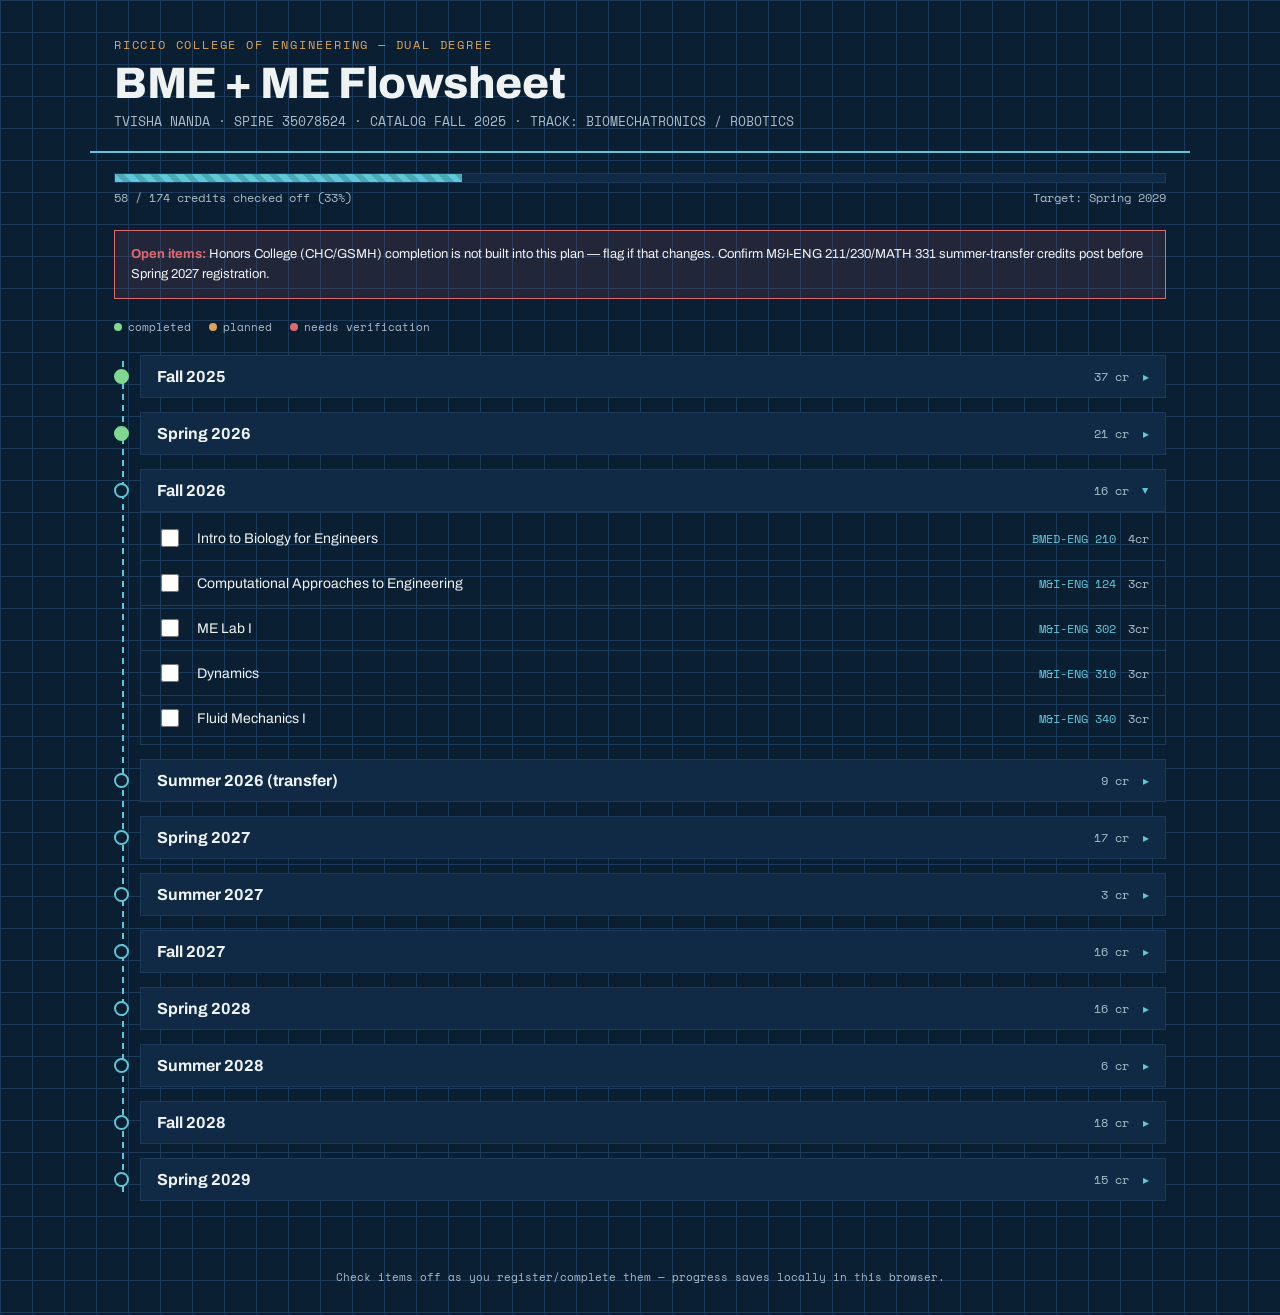
==== index.html @ b08287f5 "initial degree dashboard" ====
<!DOCTYPE html>
<html lang="en">
<head>
<meta charset="UTF-8" />
<meta name="viewport" content="width=device-width, initial-scale=1.0" />
<title>BME + ME — Degree Flowsheet</title>
<style>
  @import url('https://fonts.googleapis.com/css2?family=Space+Mono:wght@400;700&family=Archivo:wght@500;600;700;800&display=swap');

  :root{
    --blue-deep:#0b1f33;
    --blue-panel:#102a45;
    --grid-line:#1c3a5c;
    --cyan:#5ec8d8;
    --amber:#e0a458;
    --paper:#eef2f0;
    --paper-dim:#a9bcc9;
    --ok:#7fd88f;
  }
  *{box-sizing:border-box;}
  body{
    margin:0;
    background:
      linear-gradient(var(--grid-line) 1px, transparent 1px) 0 0/32px 32px,
      linear-gradient(90deg, var(--grid-line) 1px, transparent 1px) 0 0/32px 32px,
      var(--blue-deep);
    color:var(--paper);
    font-family:'Archivo', sans-serif;
    min-height:100vh;
  }
  header{
    padding:36px 24px 20px;
    border-bottom:2px solid var(--cyan);
    max-width:1100px;
    margin:0 auto;
  }
  .eyebrow{
    font-family:'Space Mono', monospace;
    font-size:12px;
    letter-spacing:.15em;
    color:var(--amber);
    text-transform:uppercase;
  }
  h1{
    font-size:clamp(28px,4vw,44px);
    margin:6px 0 4px;
    font-weight:800;
    letter-spacing:-0.01em;
  }
  .subtitle{color:var(--paper-dim); font-family:'Space Mono',monospace; font-size:13px;}

  .progress-wrap{max-width:1100px; margin:20px auto 0; padding:0 24px;}
  .progress-bar{
    height:10px; background:var(--blue-panel); border:1px solid var(--grid-line);
    position:relative; overflow:hidden;
  }
  .progress-fill{
    height:100%; background:repeating-linear-gradient(45deg,var(--cyan),var(--cyan) 6px,#4aa9b8 6px,#4aa9b8 12px);
    transition:width .4s ease;
  }
  .progress-label{font-family:'Space Mono',monospace; font-size:12px; color:var(--paper-dim); margin-top:6px; display:flex; justify-content:space-between;}

  main{max-width:1100px; margin:0 auto; padding:24px;}

  .legend{display:flex; gap:18px; flex-wrap:wrap; font-family:'Space Mono',monospace; font-size:11px; color:var(--paper-dim); margin-bottom:20px;}
  .legend span{display:inline-flex; align-items:center; gap:6px;}
  .dot{width:8px; height:8px; border-radius:50%; display:inline-block;}
  .dot.done{background:var(--ok);}
  .dot.pend{background:var(--amber);}
  .dot.flag{background:#e06868;}

  .timeline{position:relative; padding-left:26px;}
  .timeline::before{
    content:''; position:absolute; left:8px; top:6px; bottom:6px; width:2px;
    background:repeating-linear-gradient(var(--cyan),var(--cyan) 6px,transparent 6px,transparent 11px);
  }
  .term{position:relative; margin-bottom:14px;}
  .term::before{
    content:''; position:absolute; left:-26px; top:14px; width:11px; height:11px;
    border-radius:50%; background:var(--blue-deep); border:2px solid var(--cyan);
  }
  .term.complete::before{background:var(--ok); border-color:var(--ok);}

  .term-head{
    display:flex; align-items:center; justify-content:space-between; cursor:pointer;
    background:var(--blue-panel); border:1px solid var(--grid-line); padding:12px 16px;
  }
  .term-head:hover{border-color:var(--cyan);}
  .term-name{font-weight:700; font-size:16px;}
  .term-meta{font-family:'Space Mono',monospace; font-size:12px; color:var(--paper-dim); display:flex; gap:14px; align-items:center;}
  .chevron{transition:transform .2s ease; color:var(--cyan);}
  .term.open .chevron{transform:rotate(90deg);}

  .term-body{display:none; border:1px solid var(--grid-line); border-top:none; padding:4px 0;}
  .term.open .term-body{display:block;}

  .course-row{
    display:grid; grid-template-columns:28px 1fr auto auto; gap:12px; align-items:center;
    padding:10px 16px; border-bottom:1px solid var(--grid-line);
  }
  .course-row:last-child{border-bottom:none;}
  .course-row input[type=checkbox]{width:18px; height:18px; accent-color:var(--ok); cursor:pointer;}
  .course-code{font-family:'Space Mono',monospace; font-size:12px; color:var(--cyan); white-space:nowrap;}
  .course-title{font-size:14px;}
  .course-title.checked{color:var(--paper-dim); text-decoration:line-through;}
  .course-credits{font-family:'Space Mono',monospace; font-size:12px; color:var(--paper-dim);}
  .note{font-size:11px; color:var(--amber); font-family:'Space Mono',monospace;}

  .flag-box{
    background:rgba(224,104,104,0.1); border:1px solid #e06868; padding:14px 16px; margin-bottom:20px;
    font-size:13px; line-height:1.5;
  }
  .flag-box b{color:#e06868;}

  footer{text-align:center; padding:30px; font-family:'Space Mono',monospace; font-size:11px; color:var(--paper-dim);}

  @media (max-width:600px){
    .course-row{grid-template-columns:24px 1fr auto;}
    .course-credits{display:none;}
  }
</style>
</head>
<body>

<header>
  <div class="eyebrow">Riccio College of Engineering — Dual Degree</div>
  <h1>BME + ME Flowsheet</h1>
  <div class="subtitle">TVISHA NANDA · SPIRE 35078524 · CATALOG FALL 2025 · TRACK: BIOMECHATRONICS / ROBOTICS</div>
</header>

<div class="progress-wrap">
  <div class="progress-bar"><div class="progress-fill" id="progressFill" style="width:0%"></div></div>
  <div class="progress-label">
    <span id="progressText">0 / 0 credits checked off</span>
    <span>Target: Spring 2029</span>
  </div>
</div>

<main>
  <div class="flag-box">
    <b>Open items:</b> Honors College (CHC/GSMH) completion is not built into this plan — flag if that changes. Confirm M&I-ENG 211/230/MATH 331 summer-transfer credits post before Spring 2027 registration.
  </div>

  <div class="legend">
    <span><span class="dot done"></span> completed</span>
    <span><span class="dot pend"></span> planned</span>
    <span><span class="dot flag"></span> needs verification</span>
  </div>

  <div class="timeline" id="timeline"></div>
</main>

<footer>Check items off as you register/complete them — progress saves locally in this browser.</footer>

<script src="data.js"></script>
<script src="app.js"></script>
</body>
</html>
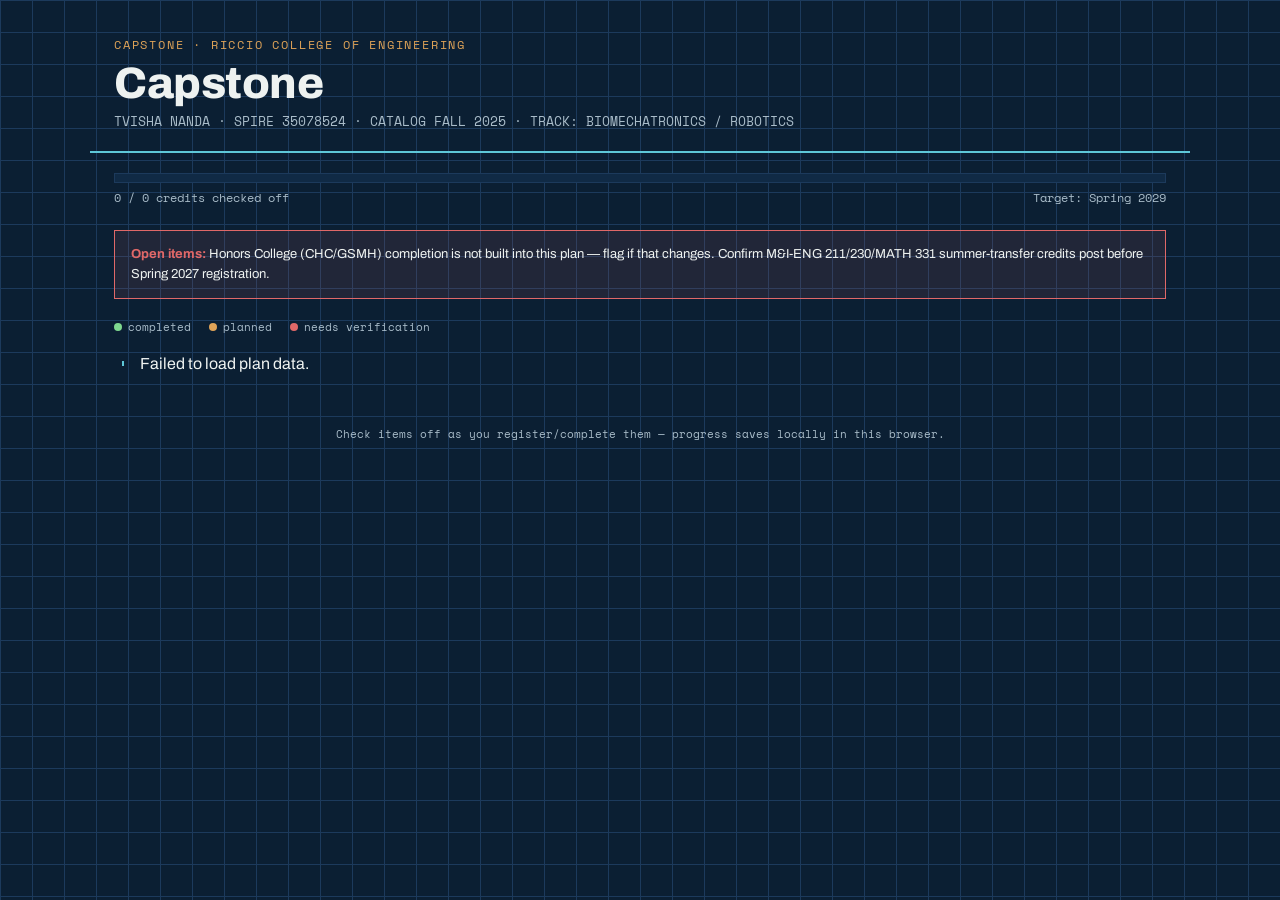
==== commit 30864748: "Move to Flask backend serving plan data via /api/plan" ====
--- a/index.html
+++ b/index.html
@@ -3,7 +3,7 @@
 <head>
 <meta charset="UTF-8" />
 <meta name="viewport" content="width=device-width, initial-scale=1.0" />
-<title>BME + ME — Degree Flowsheet</title>
+<title>Capstone — BME + ME Flowsheet</title>
 <style>
   @import url('https://fonts.googleapis.com/css2?family=Space+Mono:wght@400;700&family=Archivo:wght@500;600;700;800&display=swap');
 
@@ -123,8 +123,8 @@
 <body>
 
 <header>
-  <div class="eyebrow">Riccio College of Engineering — Dual Degree</div>
-  <h1>BME + ME Flowsheet</h1>
+  <div class="eyebrow">Capstone · Riccio College of Engineering</div>
+  <h1>Capstone</h1>
   <div class="subtitle">TVISHA NANDA · SPIRE 35078524 · CATALOG FALL 2025 · TRACK: BIOMECHATRONICS / ROBOTICS</div>
 </header>
 
@@ -152,7 +152,6 @@
 
 <footer>Check items off as you register/complete them — progress saves locally in this browser.</footer>
 
-<script src="data.js"></script>
 <script src="app.js"></script>
 </body>
 </html>
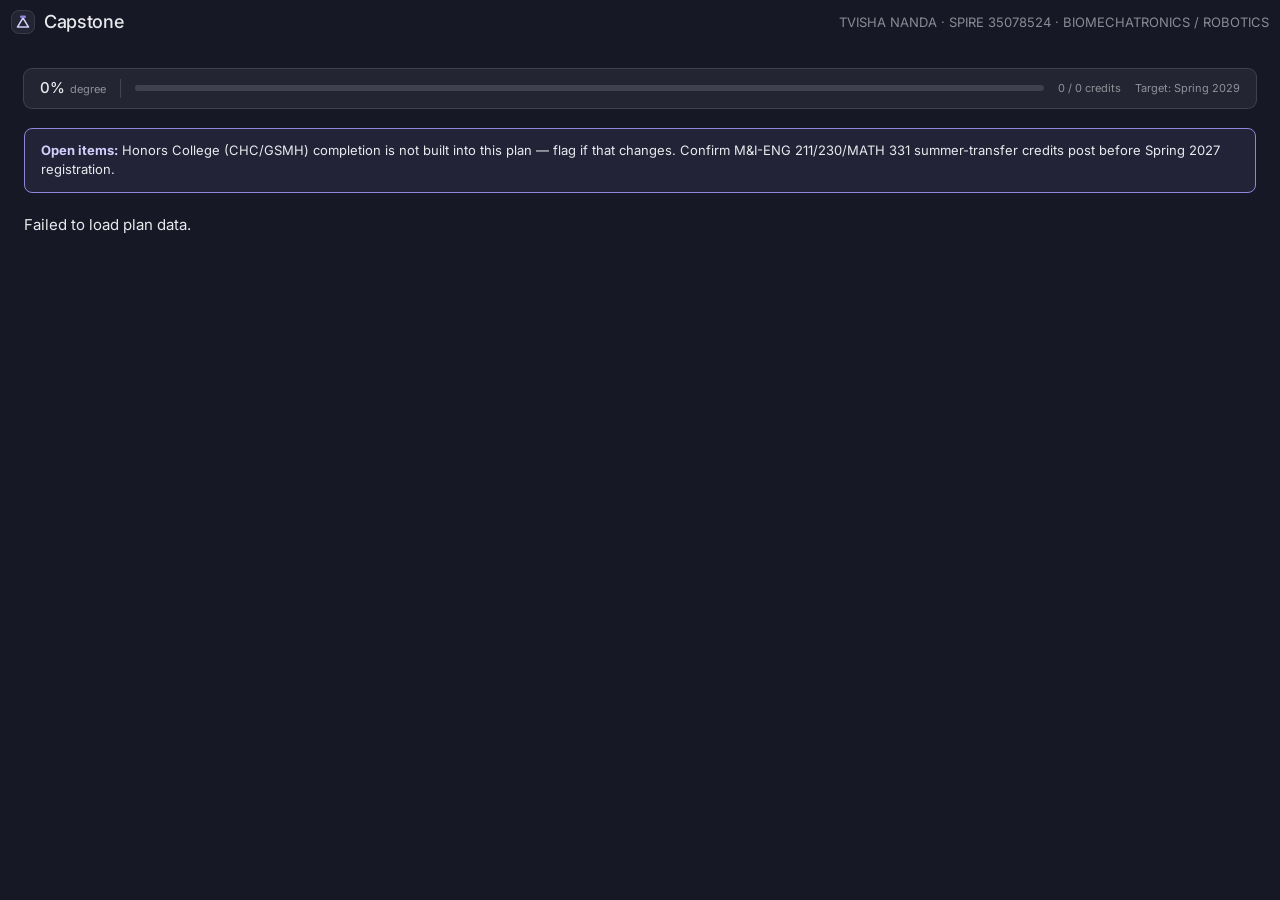
==== commit 5ceb3e3d: "Redesign dashboard UI with Nocturne dark theme (semester card grid)" ====
--- a/index.html
+++ b/index.html
@@ -4,153 +4,81 @@
 <meta charset="UTF-8" />
 <meta name="viewport" content="width=device-width, initial-scale=1.0" />
 <title>Capstone — BME + ME Flowsheet</title>
+<link rel="stylesheet" href="nocturne.css" />
 <style>
-  @import url('https://fonts.googleapis.com/css2?family=Space+Mono:wght@400;700&family=Archivo:wght@500;600;700;800&display=swap');
-
-  :root{
-    --blue-deep:#0b1f33;
-    --blue-panel:#102a45;
-    --grid-line:#1c3a5c;
-    --cyan:#5ec8d8;
-    --amber:#e0a458;
-    --paper:#eef2f0;
-    --paper-dim:#a9bcc9;
-    --ok:#7fd88f;
+  body { margin: 0; }
+  .page { max-width: 1400px; margin: 0 auto; padding: 24px; }
+  .card.progress-card {
+    display: flex !important; flex-direction: row !important; align-items: center; gap: 14px;
+    margin-bottom: 20px; padding: 10px 16px;
   }
-  *{box-sizing:border-box;}
-  body{
-    margin:0;
-    background:
-      linear-gradient(var(--grid-line) 1px, transparent 1px) 0 0/32px 32px,
-      linear-gradient(90deg, var(--grid-line) 1px, transparent 1px) 0 0/32px 32px,
-      var(--blue-deep);
-    color:var(--paper);
-    font-family:'Archivo', sans-serif;
-    min-height:100vh;
+  .progress-pct {
+    display: flex; align-items: baseline; gap: 5px;
+    padding-right: 14px; border-right: 1px solid var(--color-divider);
+    white-space: nowrap;
   }
-  header{
-    padding:36px 24px 20px;
-    border-bottom:2px solid var(--cyan);
-    max-width:1100px;
-    margin:0 auto;
+  .progress-track {
+    height: 6px; border-radius: 8px; overflow: hidden;
+    background: var(--color-neutral-800); flex: 1;
   }
-  .eyebrow{
-    font-family:'Space Mono', monospace;
-    font-size:12px;
-    letter-spacing:.15em;
-    color:var(--amber);
-    text-transform:uppercase;
+  .progress-fill { height: 100%; background: var(--color-accent); transition: width .4s ease; }
+  .flag-box {
+    border: 1px solid var(--color-accent); border-radius: var(--radius-md);
+    background: color-mix(in srgb, var(--color-accent) 10%, transparent);
+    padding: 12px 16px; margin-bottom: 20px; font-size: 13px; line-height: 1.5;
   }
-  h1{
-    font-size:clamp(28px,4vw,44px);
-    margin:6px 0 4px;
-    font-weight:800;
-    letter-spacing:-0.01em;
+  .flag-box b { color: var(--color-accent-300); }
+  .grid {
+    display: grid; grid-template-columns: repeat(auto-fill, minmax(230px, 1fr));
+    gap: 16px;
   }
-  .subtitle{color:var(--paper-dim); font-family:'Space Mono',monospace; font-size:13px;}
-
-  .progress-wrap{max-width:1100px; margin:20px auto 0; padding:0 24px;}
-  .progress-bar{
-    height:10px; background:var(--blue-panel); border:1px solid var(--grid-line);
-    position:relative; overflow:hidden;
+  .term-head { display: flex; justify-content: space-between; align-items: baseline; gap: 8px; }
+  .term-head .tag { white-space: nowrap; }
+  .course-card {
+    padding: 8px 10px; gap: 3px; background: var(--color-bg);
+    border: 1px solid var(--color-divider);
   }
-  .progress-fill{
-    height:100%; background:repeating-linear-gradient(45deg,var(--cyan),var(--cyan) 6px,#4aa9b8 6px,#4aa9b8 12px);
-    transition:width .4s ease;
+  .course-row { display: flex; align-items: flex-start; gap: 8px; }
+  .course-row input[type="checkbox"] {
+    margin-top: 3px; width: 15px; height: 15px; accent-color: var(--color-accent); cursor: pointer;
   }
-  .progress-label{font-family:'Space Mono',monospace; font-size:12px; color:var(--paper-dim); margin-top:6px; display:flex; justify-content:space-between;}
-
-  main{max-width:1100px; margin:0 auto; padding:24px;}
-
-  .legend{display:flex; gap:18px; flex-wrap:wrap; font-family:'Space Mono',monospace; font-size:11px; color:var(--paper-dim); margin-bottom:20px;}
-  .legend span{display:inline-flex; align-items:center; gap:6px;}
-  .dot{width:8px; height:8px; border-radius:50%; display:inline-block;}
-  .dot.done{background:var(--ok);}
-  .dot.pend{background:var(--amber);}
-  .dot.flag{background:#e06868;}
-
-  .timeline{position:relative; padding-left:26px;}
-  .timeline::before{
-    content:''; position:absolute; left:8px; top:6px; bottom:6px; width:2px;
-    background:repeating-linear-gradient(var(--cyan),var(--cyan) 6px,transparent 6px,transparent 11px);
-  }
-  .term{position:relative; margin-bottom:14px;}
-  .term::before{
-    content:''; position:absolute; left:-26px; top:14px; width:11px; height:11px;
-    border-radius:50%; background:var(--blue-deep); border:2px solid var(--cyan);
-  }
-  .term.complete::before{background:var(--ok); border-color:var(--ok);}
-
-  .term-head{
-    display:flex; align-items:center; justify-content:space-between; cursor:pointer;
-    background:var(--blue-panel); border:1px solid var(--grid-line); padding:12px 16px;
-  }
-  .term-head:hover{border-color:var(--cyan);}
-  .term-name{font-weight:700; font-size:16px;}
-  .term-meta{font-family:'Space Mono',monospace; font-size:12px; color:var(--paper-dim); display:flex; gap:14px; align-items:center;}
-  .chevron{transition:transform .2s ease; color:var(--cyan);}
-  .term.open .chevron{transform:rotate(90deg);}
-
-  .term-body{display:none; border:1px solid var(--grid-line); border-top:none; padding:4px 0;}
-  .term.open .term-body{display:block;}
-
-  .course-row{
-    display:grid; grid-template-columns:28px 1fr auto auto; gap:12px; align-items:center;
-    padding:10px 16px; border-bottom:1px solid var(--grid-line);
-  }
-  .course-row:last-child{border-bottom:none;}
-  .course-row input[type=checkbox]{width:18px; height:18px; accent-color:var(--ok); cursor:pointer;}
-  .course-code{font-family:'Space Mono',monospace; font-size:12px; color:var(--cyan); white-space:nowrap;}
-  .course-title{font-size:14px;}
-  .course-title.checked{color:var(--paper-dim); text-decoration:line-through;}
-  .course-credits{font-family:'Space Mono',monospace; font-size:12px; color:var(--paper-dim);}
-  .note{font-size:11px; color:var(--amber); font-family:'Space Mono',monospace;}
-
-  .flag-box{
-    background:rgba(224,104,104,0.1); border:1px solid #e06868; padding:14px 16px; margin-bottom:20px;
-    font-size:13px; line-height:1.5;
-  }
-  .flag-box b{color:#e06868;}
-
-  footer{text-align:center; padding:30px; font-family:'Space Mono',monospace; font-size:11px; color:var(--paper-dim);}
-
-  @media (max-width:600px){
-    .course-row{grid-template-columns:24px 1fr auto;}
-    .course-credits{display:none;}
-  }
+  .course-title.checked { color: var(--color-neutral-500); text-decoration: line-through; }
+  .course-meta { display: flex; gap: 6px; align-items: center; font-size: 11px; }
 </style>
 </head>
 <body>
 
-<header>
-  <div class="eyebrow">Capstone · Riccio College of Engineering</div>
-  <h1>Capstone</h1>
-  <div class="subtitle">TVISHA NANDA · SPIRE 35078524 · CATALOG FALL 2025 · TRACK: BIOMECHATRONICS / ROBOTICS</div>
-</header>
+<div class="noc-frame" style="min-height:100vh">
+  <nav class="nav">
+    <span class="nav-brand" style="display:flex;align-items:center;gap:9px">
+      <svg width="24" height="24" viewBox="0 0 26 26">
+        <rect x="0.5" y="0.5" width="25" height="25" rx="8" fill="var(--color-surface)" stroke="var(--color-divider)"></rect>
+        <path d="M7 18.5 L13 8.5 L19 18.5 Z" fill="none" stroke="var(--color-accent-300)" stroke-width="1.7" stroke-linejoin="round" stroke-linecap="round"></path>
+        <rect x="9.8" y="6" width="6.4" height="2.6" rx="1.1" fill="var(--color-accent)"></rect>
+      </svg>
+      <span style="letter-spacing:-0.02em">Capstone</span>
+    </span>
+    <span class="text-muted" style="font-size:13px">TVISHA NANDA · SPIRE 35078524 · BIOMECHATRONICS / ROBOTICS</span>
+  </nav>
 
-<div class="progress-wrap">
-  <div class="progress-bar"><div class="progress-fill" id="progressFill" style="width:0%"></div></div>
-  <div class="progress-label">
-    <span id="progressText">0 / 0 credits checked off</span>
-    <span>Target: Spring 2029</span>
+  <div class="page">
+    <div class="card elev-sm progress-card">
+      <div class="progress-pct">
+        <span class="card-title" style="font-size:15px" id="progressPct">0%</span>
+        <span class="text-muted" style="font-size:11px">degree</span>
+      </div>
+      <div class="progress-track"><div class="progress-fill" id="progressFill" style="width:0%"></div></div>
+      <span class="text-muted" id="progressText" style="font-size:11px;white-space:nowrap">0 / 0 credits</span>
+      <span class="text-muted" style="font-size:11px;white-space:nowrap">Target: Spring 2029</span>
+    </div>
+
+    <div class="flag-box">
+      <b>Open items:</b> Honors College (CHC/GSMH) completion is not built into this plan — flag if that changes. Confirm M&amp;I-ENG 211/230/MATH 331 summer-transfer credits post before Spring 2027 registration.
+    </div>
+
+    <div class="grid" id="grid"></div>
   </div>
 </div>
-
-<main>
-  <div class="flag-box">
-    <b>Open items:</b> Honors College (CHC/GSMH) completion is not built into this plan — flag if that changes. Confirm M&I-ENG 211/230/MATH 331 summer-transfer credits post before Spring 2027 registration.
-  </div>
-
-  <div class="legend">
-    <span><span class="dot done"></span> completed</span>
-    <span><span class="dot pend"></span> planned</span>
-    <span><span class="dot flag"></span> needs verification</span>
-  </div>
-
-  <div class="timeline" id="timeline"></div>
-</main>
-
-<footer>Check items off as you register/complete them — progress saves locally in this browser.</footer>
 
 <script src="app.js"></script>
 </body>
--- a/nocturne.css
+++ b/nocturne.css
@@ -0,0 +1,200 @@
+/* Nocturne — design-system tokens and component classes. This file is the source of truth for the system's look; retune it here and see readme.md. */
+@import url('https://fonts.googleapis.com/css2?family=Inter:wght@400;500;600;700&display=swap');
+
+.noc-frame {
+  --color-bg: #161826;
+  --color-surface: #232532;
+  --color-text: #e9e9ed;
+  --color-accent: #9184d9; /* review round 7 (Barron): the accent moves to
+     the product's blurple — OKLCH hue 289.2, the hue of the app's own Pro
+     accent (#9a8fe0, --om-accent-pro) — at the same lightness the steel
+     accent held (L 0.660, so the documented ratios survive) and chroma
+     in the product blurple's own range (its token sits at C 0.118; the
+     accent takes 0.125, from the old steel's 0.030):
+     the accent now reads as an accent rather than another neutral. */
+  --color-accent-2: #a7a1db; /* the machine-derived stand-in follows: same
+     hue, same L 0.734, chroma at the same 2:3 proportion it held */
+  --color-divider: color-mix(in srgb, #e9e9ed 16%, transparent);
+
+  /* Tonal ramps — generated in OKLCH on one shared lightness scale, so the
+     same step of any role matches the others in visual value. */
+  --color-neutral-100: #f3f5fe;
+  --color-neutral-200: #e4e7f5;
+  --color-neutral-300: #cfd3e5;
+  --color-neutral-400: #b2b6ca;
+  --color-neutral-500: #9397ab;
+  --color-neutral-600: #75798c;
+  --color-neutral-700: #595d6c;
+  --color-neutral-800: #3f424d;
+  --color-neutral-900: #292b31;
+
+  --color-accent-100: #f5f4ff;
+  --color-accent-200: #e7e5fe;
+  --color-accent-300: #d2cefd;
+  --color-accent-400: #b5abfc;
+  --color-accent-500: #968ae0;
+  --color-accent-600: #796cbf;
+  --color-accent-700: #5d5294;
+  --color-accent-800: #423a6a;
+  --color-accent-900: #2b2741;
+
+  --color-accent-2-100: #f5f4ff;
+  --color-accent-2-200: #e7e5fe;
+  --color-accent-2-300: #d2cefd;
+  --color-accent-2-400: #b5afe8;
+  --color-accent-2-500: #9690c9;
+  --color-accent-2-600: #7972a9;
+  --color-accent-2-700: #5c5783;
+  --color-accent-2-800: #423e5d;
+  --color-accent-2-900: #2b293a;
+
+  /* Deck section-divider ground — review round 3: saturation as presence.
+     Dividers take a saturated deep indigo (hue 277, the neutral ramp's own
+     family; C 0.094 — written when the accent held C 0.030, before the
+     round-7 blurple raised it past the ground's) with a lighter bloom and
+     a ghost tint of the same hue, while the slide grounds stay
+     desaturated. Deck-scale fills only — not interface colors. */
+  --color-section: #262a60;
+  --color-section-glow: #353b80;
+  --color-section-ghost: #4c5397;
+
+  --font-heading: "Inter", system-ui, sans-serif;
+  --font-heading-weight: 500;
+  --font-body: "Inter", system-ui, sans-serif;
+
+  --space-1: 2.8px;
+  --space-2: 5.6px;
+  --space-3: 8.4px;
+  --space-4: 11.2px;
+  --space-6: 16.8px;
+  --space-8: 22.4px;
+
+  --radius-sm: 4px;
+  --radius-md: 8px;
+  --radius-lg: 14px;
+
+  /* Elevation — derived from the ground: soft ink-tinted shadows on a
+     light theme, a hairline edge + ambient darkness on a dark one. */
+  --shadow-sm: 0 0 0 1px #3f424d;
+  --shadow-md: 0 0 0 1px #595d6c, 0 6px 18px rgba(0,0,0,0.55);
+  --shadow-lg: 0 0 0 1px #9397ab, 0 16px 40px rgba(0,0,0,0.65);
+}.noc-frame {
+  background: var(--color-bg);
+  color: var(--color-text);
+  font-family: var(--font-body);
+}.noc-frame h1, .noc-frame h2, .noc-frame h3, .noc-frame h4 { font-family: var(--font-heading); font-weight: var(--font-heading-weight); }.noc-frame .lighten {mix-blend-mode:lighten;background-color:transparent}.noc-frame /* ══════════════════════════════════════════════════════════════════════════
+   Components — built with the tokens above. Plain CSS
+   on plain HTML: no JavaScript, .noc-frame no build step. Each class is documented in
+   readme.md and demonstrated in foundations/ and components/.
+   ══════════════════════════════════════════════════════════════════════ */
+
+*, .noc-frame *::before, .noc-frame *::after { box-sizing: border-box; }.noc-frame { margin: 0; font-size: 15px; line-height: 1.55; font-weight: 400; }.noc-frame h1, .noc-frame h2, .noc-frame h3, .noc-frame h4, .noc-frame h5, .noc-frame h6 {
+  font-family: var(--font-heading); font-weight: var(--font-heading-weight);
+  line-height: 1.12; letter-spacing: -0.015em; margin: 0 0 var(--space-2);
+}.noc-frame h1 { font-size: 42px; }.noc-frame h2 { font-size: 32px; }.noc-frame h3 { font-size: 25px; }.noc-frame h4 { font-size: 20px; }.noc-frame h5 { font-size: 16px; }.noc-frame h6 { font-size: 13px; }.noc-frame h6 { letter-spacing: 0.08em; text-transform: uppercase; }.noc-frame p { margin: 0 0 var(--space-3); }.noc-frame a { color: var(--color-accent); text-underline-offset: 3px; }.noc-frame img { display: block; max-width: 100%; }.noc-frame figure { margin: 0; }.noc-frame figcaption {
+  font-size: 11px; margin-top: var(--space-1);
+  color: color-mix(in srgb, var(--color-text) 55%, transparent);
+}.noc-frame .text-muted { color: color-mix(in srgb, var(--color-text) 55%, transparent); }.noc-frame :focus { outline: none; }.noc-frame :focus-visible { outline: 2px solid var(--color-accent); outline-offset: 2px; }.noc-frame ::selection { background: color-mix(in srgb, var(--color-accent) 30%, transparent); }.noc-frame /* — rules — */
+/* Rules fade to transparent at both ends instead of stopping cleanly — a
+   Nocturne signature. The ramp is 48px an end (one deck baseline unit), .noc-frame painted from the same divider token. Freestanding rules fade; box
+   outlines, .noc-frame in-control separators, .noc-frame and short accent marks stay solid. */
+.hr {
+  height: 1px; border: 0; margin: var(--space-4) 0;
+  background: linear-gradient(to right,
+    transparent, var(--color-divider) 48px,
+    var(--color-divider) calc(100% - 48px), transparent);
+}.noc-frame /* — buttons — */
+.btn {
+  display: inline-flex; align-items: center; justify-content: center; gap: 6px;
+  cursor: pointer; text-decoration: none;
+  font-family: var(--font-heading); font-weight: var(--font-heading-weight);
+  font-size: 14px; line-height: 1.2; color: var(--color-text); /* matches the .input's 14px —
+     the pair sits side by side in sign-up rows */
+  background: transparent; border: 1px solid transparent;
+  padding: var(--space-2) calc(var(--space-3) * 1.2);
+  border-radius: var(--radius-md);
+}.noc-frame .btn svg { display: block; }.noc-frame .btn:disabled { opacity: 0.45; cursor: not-allowed; }.noc-frame .btn-primary { color: var(--color-accent); border-color: var(--color-accent); }.noc-frame .btn-primary:hover { background: color-mix(in srgb, var(--color-accent) 12%, transparent); }.noc-frame .btn-primary:active { background: color-mix(in srgb, var(--color-accent) 22%, transparent); }.noc-frame .btn-secondary { border-color: var(--color-divider); }.noc-frame .btn-secondary:hover { background: color-mix(in srgb, var(--color-text) 7%, transparent); }.noc-frame .btn-secondary:active { background: color-mix(in srgb, var(--color-text) 14%, transparent); }.noc-frame .btn-ghost { color: var(--color-accent); padding-inline: var(--space-1); }.noc-frame .btn-ghost:hover { background: color-mix(in srgb, var(--color-accent) 10%, transparent); }.noc-frame .btn-ghost:active { background: color-mix(in srgb, var(--color-accent) 18%, transparent); }.noc-frame .btn-icon { width: 36px; height: 36px; padding: 0; }.noc-frame .btn-block { width: 100%; margin-top: var(--space-2); }.noc-frame /* — forms — */
+.field > label {
+  display: block; font-size: 12px; margin-bottom: 5px;
+  color: color-mix(in srgb, var(--color-text) 70%, transparent);
+}.noc-frame .input {
+  width: 100%; min-height: 36px; padding: 6px 10px; font: inherit;
+  font-size: 14px; color: var(--color-text); caret-color: var(--color-accent);
+  background: var(--color-surface);
+  border: 1px solid var(--color-divider); border-radius: var(--radius-md);
+}.noc-frame .input:hover { border-color: color-mix(in srgb, var(--color-text) 45%, transparent); }.noc-frame .input:focus-visible { border-color: var(--color-accent); outline-offset: 0; }.noc-frame textarea.input { min-height: 90px; resize: vertical; }.noc-frame .radio { display: inline-flex; align-items: center; gap: 8px; cursor: pointer; font-size: 14px; }.noc-frame .radio input, .noc-frame .seg-opt input {
+  position: absolute; opacity: 0; width: 0; height: 0; pointer-events: none;
+}.noc-frame .radio .dot {
+  width: 16px; height: 16px; flex: none; border-radius: 50%;
+  border: 1.5px solid var(--color-divider);
+}.noc-frame .radio:hover .dot { border-color: var(--color-accent); }.noc-frame .radio input:checked + .dot {
+  border-color: var(--color-accent); background: var(--color-accent);
+  box-shadow: inset 0 0 0 4px var(--color-bg);
+}.noc-frame .radio input:focus-visible + .dot { outline: 2px solid var(--color-accent); outline-offset: 2px; }.noc-frame .seg {
+  display: inline-flex; overflow: hidden;
+  border: 1px solid var(--color-divider); border-radius: var(--radius-md);
+}.noc-frame .seg-opt {
+  display: inline-flex; align-items: center; gap: 6px;
+  padding: 7px 12px; font-size: 13px; cursor: pointer;
+}.noc-frame .seg-opt + .seg-opt { border-left: 1px solid var(--color-divider); }.noc-frame .seg-opt:has(input:checked) { color: var(--color-accent); box-shadow: inset 0 0 0 1px var(--color-accent); }.noc-frame .seg-opt:not(:has(input:checked)):hover { background: color-mix(in srgb, var(--color-text) 7%, transparent); }.noc-frame .seg-opt:has(input:focus-visible) { outline: 2px solid var(--color-accent); outline-offset: -2px; }.noc-frame /* — cards — */
+.card {
+  display: flex; flex-direction: column; gap: var(--space-2);
+  padding: var(--space-3); border-radius: var(--radius-md); background: var(--color-surface);
+}.noc-frame .card-kicker { font-size: 10px; letter-spacing: 0.1em; text-transform: uppercase; color: var(--color-accent); }.noc-frame .card-title {
+  font-family: var(--font-heading); font-weight: var(--font-heading-weight);
+  font-size: 17px; line-height: 1.2;
+}.noc-frame .card-body { margin: 0; font-size: 13px; opacity: 0.8; flex: 1; }.noc-frame .card-meta {
+  display: flex; align-items: center; gap: 6px; font-size: 11px;
+  color: color-mix(in srgb, var(--color-text) 50%, transparent);
+}.noc-frame .elev-sm { box-shadow: var(--shadow-sm); }.noc-frame .elev-md { box-shadow: var(--shadow-md); }.noc-frame .elev-lg { box-shadow: var(--shadow-lg); }.noc-frame /* — tags — */
+.tag {
+  display: inline-flex; align-items: center; font-size: 11px;
+  letter-spacing: 0.02em; padding: 3px 10px;
+  border-radius: calc(var(--radius-md) * 0.75);
+}.noc-frame .tag-accent { background: var(--color-accent-800); color: var(--color-accent-100); }.noc-frame .tag-accent-2 { background: var(--color-accent-2-800); color: var(--color-accent-2-100); }.noc-frame .tag-neutral { background: var(--color-neutral-800); color: var(--color-neutral-100); }.noc-frame .tag-outline { border: 1px solid var(--color-accent); color: var(--color-accent); }.noc-frame /* — navigation — */
+.nav {
+  display: flex; align-items: center; gap: var(--space-4);
+  padding: var(--space-3) var(--space-4);
+  border-bottom: none;
+}.noc-frame .nav-brand {
+  font-family: var(--font-heading); font-weight: var(--font-heading-weight);
+  font-size: 18px; margin-right: auto;
+}.noc-frame .nav a { color: inherit; text-decoration: none; font-size: 14px; }.noc-frame .nav a:hover, .noc-frame .nav a[aria-current='page'] { color: var(--color-accent); }.noc-frame /* — tables — */
+.table { width: 100%; border-collapse: collapse; font-size: 14px; }.noc-frame .table th {
+  text-align: left; font-size: 11px; letter-spacing: 0.08em; text-transform: uppercase;
+  color: color-mix(in srgb, var(--color-text) 60%, transparent);
+  padding: var(--space-2); border-bottom: 1px solid transparent; /* keeps layout; the row paints the fading rule */
+}.noc-frame .table td {
+  padding: var(--space-2);
+  border-bottom: 1px solid transparent;
+}.noc-frame /* Row rules as row-level strips so the end-fade spans the row, .noc-frame not each cell. */
+.table thead tr {
+  background: linear-gradient(to right,
+    transparent, var(--color-divider) 48px,
+    var(--color-divider) calc(100% - 48px), transparent) no-repeat bottom / 100% 1px;
+}.noc-frame .table tbody tr {
+  background: linear-gradient(to right,
+    transparent, color-mix(in srgb, var(--color-text) 8%, transparent) 48px,
+    color-mix(in srgb, var(--color-text) 8%, transparent) calc(100% - 48px), transparent) no-repeat bottom / 100% 1px;
+}.noc-frame .table tbody tr:hover {
+  /* the hover tint layers over the row rule, which keeps painting */
+  background:
+    linear-gradient(color-mix(in srgb, var(--color-text) 4%, transparent),
+                    color-mix(in srgb, var(--color-text) 4%, transparent)) no-repeat 0 0 / 100% 100%,
+    linear-gradient(to right,
+      transparent, color-mix(in srgb, var(--color-text) 8%, transparent) 48px,
+      color-mix(in srgb, var(--color-text) 8%, transparent) calc(100% - 48px), transparent) no-repeat bottom / 100% 1px;
+}.noc-frame /* — dialog — */
+.dialog-backdrop {
+  position: fixed; inset: 0; display: grid; place-items: center;
+  padding: var(--space-4);
+  background: color-mix(in srgb, var(--color-neutral-900) 50%, transparent);
+}.noc-frame .dialog {
+  width: min(440px, 100%); display: flex; flex-direction: column; gap: var(--space-3);
+  padding: var(--space-4); border-radius: var(--radius-lg);
+  background: var(--color-surface); box-shadow: var(--shadow-lg);
+}.noc-frame .dialog-title {
+  font-family: var(--font-heading); font-weight: var(--font-heading-weight);
+  font-size: 20px;
+}.noc-frame .dialog-body { font-size: 14px; opacity: 0.85; }.noc-frame .dialog-actions { display: flex; justify-content: flex-end; gap: var(--space-2); margin-top: var(--space-2); }
+
